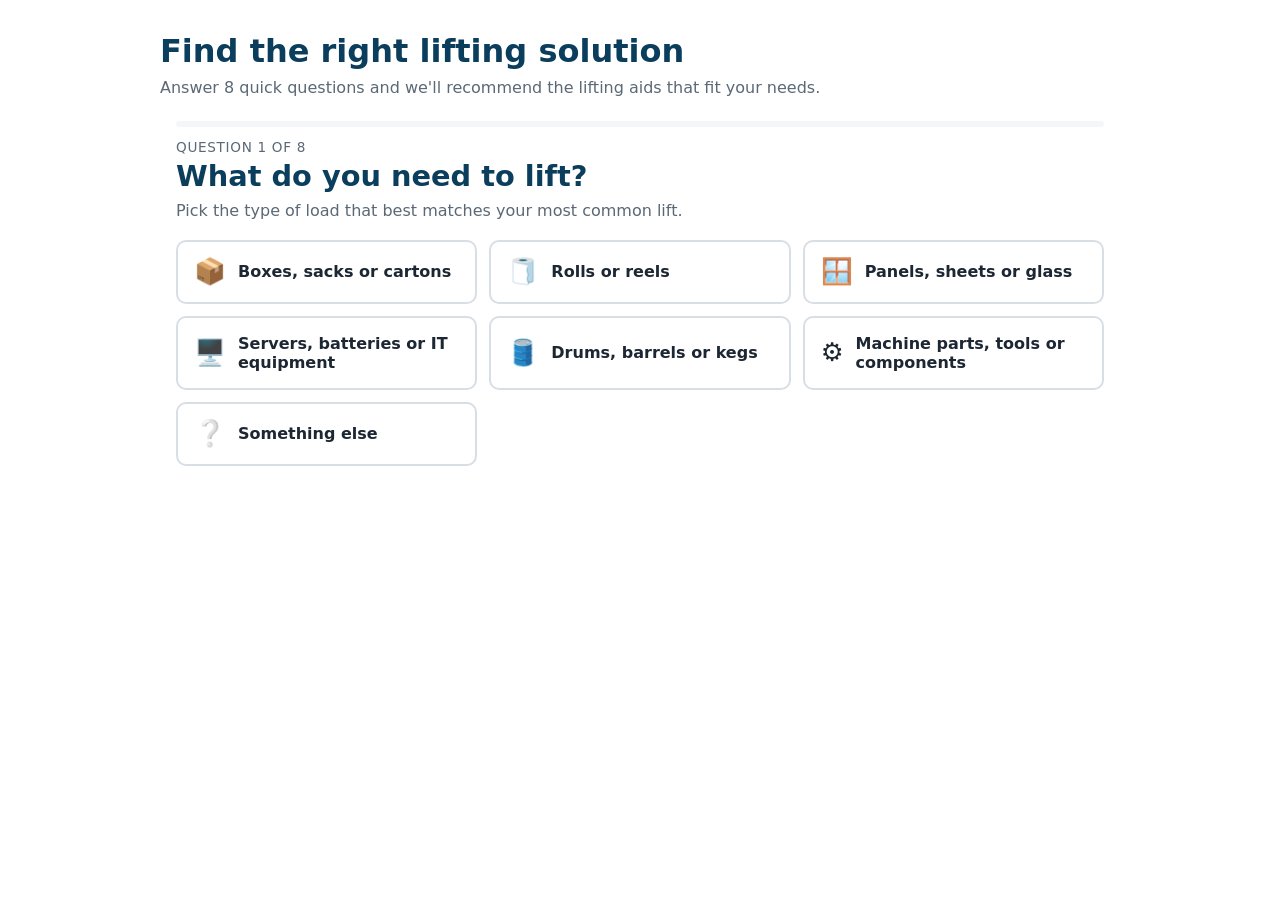
==== product-advisor/index.html @ eabc8564 "Add lifting solutions product advisor Interactive questionnaire that asks visitors about their lifti" ====
<!doctype html>
<html lang="en">
<head>
  <meta charset="utf-8">
  <meta name="viewport" content="width=device-width, initial-scale=1">
  <title>Lifting Advisor – Find the right lifting solution | Pronomic</title>
  <meta name="description" content="Answer a few questions about your lift and get a recommendation from Pronomic's range of lifting solutions.">
  <link rel="stylesheet" href="advisor.css">
  <style>
    body { margin: 0; font-family: system-ui, -apple-system, "Segoe UI", Roboto, sans-serif; background: #fff; }
    .intro { max-width: 960px; margin: 0 auto; padding: 32px 16px 0; }
    .intro h1 { margin: 0 0 8px; color: #0b3d5c; }
    .intro p { margin: 0; color: #5b6876; }
  </style>
</head>
<body>
  <header class="intro">
    <h1>Find the right lifting solution</h1>
    <p>Answer 8 quick questions and we'll recommend the lifting aids that fit your needs.</p>
  </header>

  <div id="pronomic-advisor"></div>

  <script src="advisor-config.js"></script>
  <script src="advisor.js"></script>
  <script>PronomicAdvisor.mount("#pronomic-advisor");</script>
</body>
</html>
---- product-advisor/advisor.css ----
/* Pronomic Lifting Advisor — styles. Change the variables to match the site's brand. */
.pronomic-advisor {
  --pa-brand: #0b3d5c;
  --pa-brand-contrast: #ffffff;
  --pa-accent: #f28c00;
  --pa-text: #1d2733;
  --pa-muted: #5b6876;
  --pa-border: #d8dee5;
  --pa-surface: #ffffff;
  --pa-surface-alt: #f4f6f8;
  --pa-radius: 10px;
  --pa-font: inherit;

  font-family: var(--pa-font);
  color: var(--pa-text);
  background: var(--pa-surface);
  max-width: 960px;
  margin: 0 auto;
  padding: 24px 16px 32px;
  box-sizing: border-box;
}
.pronomic-advisor *,
.pronomic-advisor *::before,
.pronomic-advisor *::after { box-sizing: inherit; }

.pa-progress { height: 6px; background: var(--pa-surface-alt); border-radius: 3px; overflow: hidden; }
.pa-progress-bar { height: 100%; background: var(--pa-accent); transition: width .3s ease; }
.pa-step { margin: 12px 0 4px; font-size: .85rem; color: var(--pa-muted); text-transform: uppercase; letter-spacing: .05em; }

.pa-title { margin: 0 0 6px; font-size: clamp(1.35rem, 3vw, 1.8rem); line-height: 1.25; color: var(--pa-brand); outline: none; }
.pa-help { margin: 0 0 20px; color: var(--pa-muted); }

.pa-options { display: grid; grid-template-columns: repeat(auto-fill, minmax(230px, 1fr)); gap: 12px; }
.pa-option {
  display: flex; align-items: center; gap: 12px;
  padding: 16px; min-height: 64px; text-align: left;
  font: inherit; color: inherit; cursor: pointer;
  background: var(--pa-surface); border: 2px solid var(--pa-border); border-radius: var(--pa-radius);
  transition: border-color .15s, box-shadow .15s, transform .05s;
}
.pa-option:hover { border-color: var(--pa-brand); }
.pa-option:active { transform: scale(.99); }
.pa-option:focus-visible { outline: 3px solid var(--pa-accent); outline-offset: 2px; }
.pa-option.is-selected { border-color: var(--pa-brand); background: var(--pa-surface-alt); box-shadow: inset 0 0 0 1px var(--pa-brand); }
.pa-option-icon { font-size: 1.6rem; line-height: 1; }
.pa-option-text { display: flex; flex-direction: column; gap: 2px; }
.pa-option-label { font-weight: 600; }
.pa-option-hint { font-size: .85rem; color: var(--pa-muted); }

.pa-nav { display: flex; justify-content: space-between; align-items: center; margin-top: 24px; }

.pa-btn {
  display: inline-block; padding: 12px 22px; border-radius: var(--pa-radius);
  font: inherit; font-weight: 600; text-decoration: none; text-align: center; cursor: pointer;
  border: 2px solid var(--pa-brand);
}
.pa-btn-primary { background: var(--pa-brand); color: var(--pa-brand-contrast); }
.pa-btn-primary:hover { filter: brightness(1.15); }
.pa-btn-secondary { background: transparent; color: var(--pa-brand); }
.pa-btn-secondary:hover { background: var(--pa-surface-alt); }
.pa-btn:disabled { opacity: .4; cursor: not-allowed; }
.pa-btn:focus-visible, .pa-link:focus-visible { outline: 3px solid var(--pa-accent); outline-offset: 2px; }

.pa-link { background: none; border: 0; padding: 8px 0; font: inherit; color: var(--pa-brand); cursor: pointer; text-decoration: underline; }

.pa-cards { display: grid; grid-template-columns: repeat(auto-fit, minmax(260px, 1fr)); gap: 16px; }
.pa-card {
  position: relative; display: flex; flex-direction: column;
  padding: 20px; border: 1px solid var(--pa-border); border-radius: var(--pa-radius); background: var(--pa-surface);
}
.pa-card.is-best { border: 2px solid var(--pa-accent); }
.pa-badge {
  position: absolute; top: -12px; left: 16px; padding: 3px 10px; border-radius: 999px;
  background: var(--pa-accent); color: #fff; font-size: .75rem; font-weight: 700; text-transform: uppercase; letter-spacing: .04em;
}
.pa-card-img { width: 100%; height: 160px; object-fit: contain; margin-bottom: 12px; }
.pa-card-family { margin: 4px 0 0; font-size: .8rem; color: var(--pa-muted); text-transform: uppercase; letter-spacing: .05em; }
.pa-card-name { margin: 2px 0 8px; font-size: 1.2rem; color: var(--pa-brand); }
.pa-card-summary { margin: 0 0 12px; }
.pa-reasons { margin: 0 0 12px; padding: 0; list-style: none; }
.pa-reasons li { position: relative; padding-left: 24px; margin-bottom: 6px; font-size: .92rem; }
.pa-reasons li::before { content: "✓"; position: absolute; left: 0; color: #1f8a4c; font-weight: 700; }
.pa-warning { margin: 0 0 12px; padding: 8px 10px; font-size: .85rem; background: #fff5e5; border-left: 3px solid var(--pa-accent); }
.pa-card .pa-btn { margin-top: auto; }

.pa-notes { margin-top: 20px; padding: 12px 16px; background: var(--pa-surface-alt); border-radius: var(--pa-radius); }
.pa-notes p { margin: 4px 0; }

.pa-empty { padding: 20px; border: 1px dashed var(--pa-border); border-radius: var(--pa-radius); }

.pa-cta {
  display: flex; flex-wrap: wrap; gap: 16px; align-items: center; justify-content: space-between;
  margin: 24px 0 8px; padding: 20px; border-radius: var(--pa-radius);
  background: var(--pa-brand); color: var(--pa-brand-contrast);
}
.pa-cta h3 { margin: 0 0 4px; }
.pa-cta p { margin: 0; opacity: .9; }
.pa-cta .pa-btn-primary { background: var(--pa-accent); border-color: var(--pa-accent); }

@media (max-width: 520px) {
  .pa-options { grid-template-columns: 1fr; }
  .pa-cta .pa-btn { width: 100%; }
}
@media (prefers-reduced-motion: reduce) {
  .pa-progress-bar, .pa-option { transition: none; }
}
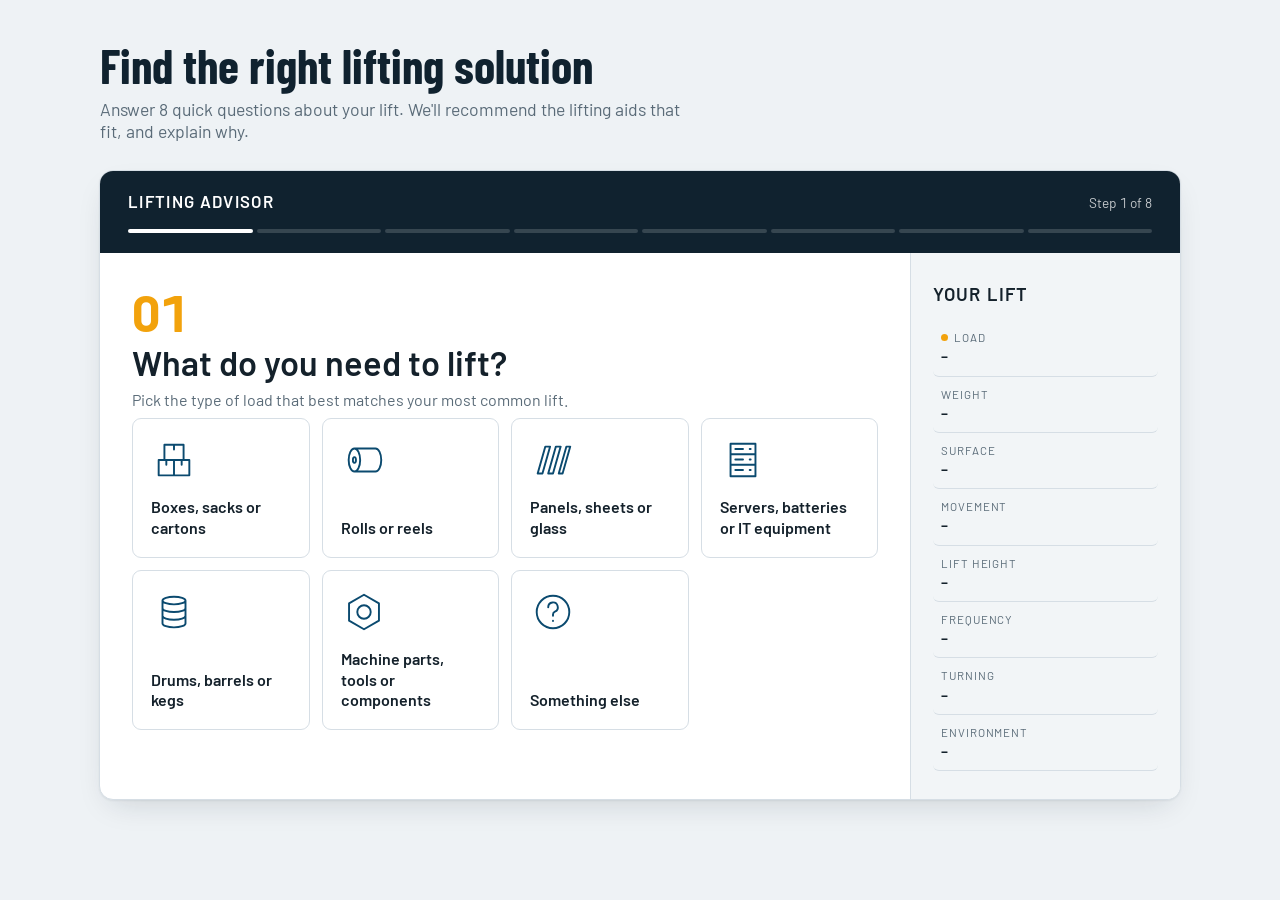
==== commit ca7fa6d3: "Redesign lifting advisor layout Framed panel with step segments, a running "Your lift" summary that " ====
--- a/product-advisor/index.html
+++ b/product-advisor/index.html
@@ -5,18 +5,19 @@
   <meta name="viewport" content="width=device-width, initial-scale=1">
   <title>Lifting Advisor – Find the right lifting solution | Pronomic</title>
   <meta name="description" content="Answer a few questions about your lift and get a recommendation from Pronomic's range of lifting solutions.">
+  <link rel="stylesheet" href="https://fonts.googleapis.com/css2?family=Barlow:wght@400;500;600&family=Barlow+Condensed:wght@600;700&display=swap">
   <link rel="stylesheet" href="advisor.css">
   <style>
-    body { margin: 0; font-family: system-ui, -apple-system, "Segoe UI", Roboto, sans-serif; background: #fff; }
-    .intro { max-width: 960px; margin: 0 auto; padding: 32px 16px 0; }
-    .intro h1 { margin: 0 0 8px; color: #0b3d5c; }
-    .intro p { margin: 0; color: #5b6876; }
+    body { margin: 0; padding: 40px 16px 64px; font-family: "Barlow", system-ui, sans-serif; font-size: 16px; color: #14212b; background: #eef2f5; }
+    .intro { max-width: 1080px; margin: 0 auto 28px; }
+    .intro h1 { margin: 0 0 8px; font-family: "Barlow Condensed", sans-serif; font-weight: 700; font-size: clamp(2rem, 5vw, 3rem); line-height: 1.05; color: #10222f; }
+    .intro p { margin: 0; max-width: 60ch; color: #5a6b78; font-size: 1.1rem; }
   </style>
 </head>
 <body>
   <header class="intro">
     <h1>Find the right lifting solution</h1>
-    <p>Answer 8 quick questions and we'll recommend the lifting aids that fit your needs.</p>
+    <p>Answer 8 quick questions about your lift. We'll recommend the lifting aids that fit, and explain why.</p>
   </header>
 
   <div id="pronomic-advisor"></div>
--- a/product-advisor/advisor.css
+++ b/product-advisor/advisor.css
@@ -1,106 +1,232 @@
-/* Pronomic Lifting Advisor — styles. Change the variables to match the site's brand. */
+/*
+ * Pronomic Lifting Advisor — styles.
+ * Layout: framed panel. Dark header with step segments; question on the left,
+ * a running "Your lift" summary on the right (moves below on phones).
+ * Change the variables below to match the site's brand.
+ */
 .pronomic-advisor {
-  --pa-brand: #0b3d5c;
-  --pa-brand-contrast: #ffffff;
-  --pa-accent: #f28c00;
-  --pa-text: #1d2733;
-  --pa-muted: #5b6876;
-  --pa-border: #d8dee5;
+  --pa-ink: #10222f;          /* header and CTA band */
+  --pa-ink-text: #ffffff;
+  --pa-brand: #0b4a6f;        /* buttons, selected state, headings */
+  --pa-brand-text: #ffffff;
+  --pa-accent: #f2a20c;       /* safety amber: progress, step numbers, highlights */
+  --pa-accent-text: #1a1204;
+  --pa-text: #14212b;
+  --pa-muted: #5a6b78;
+  --pa-border: #d6dee5;
   --pa-surface: #ffffff;
-  --pa-surface-alt: #f4f6f8;
-  --pa-radius: 10px;
+  --pa-surface-alt: #f2f5f7;
+  --pa-tint: #e7f0f6;         /* selected option background */
+  --pa-good: #1e7a4a;
+  --pa-warn-bg: #fdf3e1;
+  --pa-radius: 14px;
+  --pa-radius-sm: 9px;
   --pa-font: inherit;
+  --pa-font-display: "Barlow Condensed", "Arial Narrow", var(--pa-font), sans-serif;
 
   font-family: var(--pa-font);
   color: var(--pa-text);
   background: var(--pa-surface);
-  max-width: 960px;
+  max-width: 1080px;
   margin: 0 auto;
-  padding: 24px 16px 32px;
-  box-sizing: border-box;
+  border: 1px solid var(--pa-border);
+  border-radius: var(--pa-radius);
+  overflow: hidden;
+  box-shadow: 0 1px 2px rgba(16, 34, 47, .06), 0 12px 32px -12px rgba(16, 34, 47, .18);
+  line-height: 1.5;
 }
 .pronomic-advisor *,
 .pronomic-advisor *::before,
-.pronomic-advisor *::after { box-sizing: inherit; }
-
-.pa-progress { height: 6px; background: var(--pa-surface-alt); border-radius: 3px; overflow: hidden; }
-.pa-progress-bar { height: 100%; background: var(--pa-accent); transition: width .3s ease; }
-.pa-step { margin: 12px 0 4px; font-size: .85rem; color: var(--pa-muted); text-transform: uppercase; letter-spacing: .05em; }
-
-.pa-title { margin: 0 0 6px; font-size: clamp(1.35rem, 3vw, 1.8rem); line-height: 1.25; color: var(--pa-brand); outline: none; }
-.pa-help { margin: 0 0 20px; color: var(--pa-muted); }
-
-.pa-options { display: grid; grid-template-columns: repeat(auto-fill, minmax(230px, 1fr)); gap: 12px; }
+.pronomic-advisor *::after { box-sizing: border-box; }
+.pronomic-advisor h2,
+.pronomic-advisor h3,
+.pronomic-advisor h4,
+.pronomic-advisor p,
+.pronomic-advisor ul,
+.pronomic-advisor dl,
+.pronomic-advisor dd { margin: 0; }
+
+/* ---- Header ------------------------------------------------------------ */
+.pa-head { background: var(--pa-ink); color: var(--pa-ink-text); padding: 18px 28px 20px; }
+.pa-head-row { display: flex; justify-content: space-between; align-items: baseline; gap: 12px; flex-wrap: wrap; margin-bottom: 14px; }
+.pa-eyebrow { font-family: var(--pa-font-display); font-weight: 600; font-size: 1.05rem; letter-spacing: .08em; text-transform: uppercase; }
+.pa-step { font-size: .85rem; opacity: .75; font-variant-numeric: tabular-nums; }
+.pa-segments { display: flex; gap: 4px; padding: 0; list-style: none; margin: 0; }
+.pa-seg { flex: 1; height: 4px; border-radius: 2px; background: rgba(255, 255, 255, .16); transition: background .25s; }
+.pa-seg.is-done { background: var(--pa-accent); }
+.pa-seg.is-current { background: var(--pa-ink-text); }
+.is-done .pa-seg { background: var(--pa-accent); }
+
+/* ---- Body layout ------------------------------------------------------- */
+.pa-body { display: grid; grid-template-columns: minmax(0, 1fr) 270px; }
+.pa-main { min-width: 0; padding: 32px 32px 28px; display: flex; flex-direction: column; gap: 6px; }
+
+.pa-qnum { font-family: var(--pa-font-display); font-weight: 700; font-size: 3.25rem; line-height: 1; color: var(--pa-accent); font-variant-numeric: tabular-nums; }
+.pa-title {
+  font-family: var(--pa-font-display); font-weight: 600; font-size: clamp(1.6rem, 3.2vw, 2.15rem);
+  line-height: 1.15; color: var(--pa-text); text-wrap: balance; outline: none;
+}
+.pa-help { color: var(--pa-muted); max-width: 60ch; margin-bottom: 18px; }
+
+/* ---- Options ----------------------------------------------------------- */
+.pa-options { display: grid; grid-template-columns: repeat(auto-fill, minmax(240px, 1fr)); gap: 12px; }
+.pa-options--tiles { grid-template-columns: repeat(auto-fill, minmax(165px, 1fr)); }
+.pa-options--scale { grid-template-columns: repeat(auto-fit, minmax(100px, 1fr)); gap: 10px; }
+
 .pa-option {
-  display: flex; align-items: center; gap: 12px;
-  padding: 16px; min-height: 64px; text-align: left;
+  position: relative; display: flex; align-items: center; gap: 14px;
+  padding: 16px 18px; min-height: 64px; text-align: left;
   font: inherit; color: inherit; cursor: pointer;
-  background: var(--pa-surface); border: 2px solid var(--pa-border); border-radius: var(--pa-radius);
-  transition: border-color .15s, box-shadow .15s, transform .05s;
-}
-.pa-option:hover { border-color: var(--pa-brand); }
-.pa-option:active { transform: scale(.99); }
+  background: var(--pa-surface); border: 1.5px solid var(--pa-border); border-radius: var(--pa-radius-sm);
+  transition: border-color .15s, background-color .15s, transform .15s, box-shadow .15s;
+}
+.pa-option:hover { border-color: var(--pa-brand); transform: translateY(-1px); box-shadow: 0 6px 16px -10px rgba(11, 74, 111, .5); }
 .pa-option:focus-visible { outline: 3px solid var(--pa-accent); outline-offset: 2px; }
-.pa-option.is-selected { border-color: var(--pa-brand); background: var(--pa-surface-alt); box-shadow: inset 0 0 0 1px var(--pa-brand); }
-.pa-option-icon { font-size: 1.6rem; line-height: 1; }
-.pa-option-text { display: flex; flex-direction: column; gap: 2px; }
-.pa-option-label { font-weight: 600; }
-.pa-option-hint { font-size: .85rem; color: var(--pa-muted); }
-
-.pa-nav { display: flex; justify-content: space-between; align-items: center; margin-top: 24px; }
-
+.pa-option.is-selected { border-color: var(--pa-brand); background: var(--pa-tint); box-shadow: inset 0 0 0 1px var(--pa-brand); }
+
+.pa-option-text { display: flex; flex-direction: column; gap: 2px; min-width: 0; }
+.pa-option-label { font-weight: 600; line-height: 1.3; }
+.pa-option-hint { font-size: .86rem; color: var(--pa-muted); line-height: 1.35; }
+
+.pa-icon { fill: none; stroke: currentColor; stroke-width: 2; stroke-linecap: round; stroke-linejoin: round; flex: none; }
+.pa-option-icon { width: 40px; height: 40px; color: var(--pa-brand); }
+
+/* Icon tiles: icon above label */
+.pa-options--tiles .pa-option { flex-direction: column; align-items: flex-start; justify-content: space-between; min-height: 128px; padding: 18px; }
+.pa-options--tiles .pa-option-icon { width: 46px; height: 46px; }
+
+/* Weight scale: bars grow with the load */
+.pa-options--scale .pa-option { flex-direction: column; align-items: stretch; justify-content: flex-end; gap: 12px; min-height: 132px; padding: 14px; }
+.pa-scale-bar {
+  display: block; height: calc(8px + var(--h) * 56px); border-radius: 4px;
+  background: var(--pa-surface-alt); border: 1.5px solid var(--pa-border);
+  transition: background-color .15s, border-color .15s;
+}
+.pa-options--scale .pa-option:hover .pa-scale-bar { border-color: var(--pa-brand); }
+.pa-options--scale .pa-option.is-selected .pa-scale-bar { background: var(--pa-accent); border-color: var(--pa-accent); }
+.pa-options--scale .pa-option-label { font-variant-numeric: tabular-nums; }
+
+/* Multi-select checkbox */
+.pa-check { flex: none; width: 20px; height: 20px; border: 1.5px solid var(--pa-border); border-radius: 5px; position: relative; }
+.pa-option.is-selected .pa-check { background: var(--pa-brand); border-color: var(--pa-brand); }
+.pa-option.is-selected .pa-check::after {
+  content: ""; position: absolute; left: 6px; top: 2px; width: 5px; height: 10px;
+  border: solid var(--pa-brand-text); border-width: 0 2px 2px 0; transform: rotate(45deg);
+}
+
+.pa-nav { display: flex; justify-content: space-between; align-items: center; gap: 12px; margin-top: 22px; }
+
+/* ---- Buttons & links ---------------------------------------------------- */
 .pa-btn {
-  display: inline-block; padding: 12px 22px; border-radius: var(--pa-radius);
-  font: inherit; font-weight: 600; text-decoration: none; text-align: center; cursor: pointer;
-  border: 2px solid var(--pa-brand);
-}
-.pa-btn-primary { background: var(--pa-brand); color: var(--pa-brand-contrast); }
-.pa-btn-primary:hover { filter: brightness(1.15); }
-.pa-btn-secondary { background: transparent; color: var(--pa-brand); }
-.pa-btn-secondary:hover { background: var(--pa-surface-alt); }
-.pa-btn:disabled { opacity: .4; cursor: not-allowed; }
-.pa-btn:focus-visible, .pa-link:focus-visible { outline: 3px solid var(--pa-accent); outline-offset: 2px; }
-
-.pa-link { background: none; border: 0; padding: 8px 0; font: inherit; color: var(--pa-brand); cursor: pointer; text-decoration: underline; }
-
-.pa-cards { display: grid; grid-template-columns: repeat(auto-fit, minmax(260px, 1fr)); gap: 16px; }
-.pa-card {
-  position: relative; display: flex; flex-direction: column;
-  padding: 20px; border: 1px solid var(--pa-border); border-radius: var(--pa-radius); background: var(--pa-surface);
-}
-.pa-card.is-best { border: 2px solid var(--pa-accent); }
-.pa-badge {
-  position: absolute; top: -12px; left: 16px; padding: 3px 10px; border-radius: 999px;
-  background: var(--pa-accent); color: #fff; font-size: .75rem; font-weight: 700; text-transform: uppercase; letter-spacing: .04em;
-}
-.pa-card-img { width: 100%; height: 160px; object-fit: contain; margin-bottom: 12px; }
-.pa-card-family { margin: 4px 0 0; font-size: .8rem; color: var(--pa-muted); text-transform: uppercase; letter-spacing: .05em; }
-.pa-card-name { margin: 2px 0 8px; font-size: 1.2rem; color: var(--pa-brand); }
-.pa-card-summary { margin: 0 0 12px; }
-.pa-reasons { margin: 0 0 12px; padding: 0; list-style: none; }
-.pa-reasons li { position: relative; padding-left: 24px; margin-bottom: 6px; font-size: .92rem; }
-.pa-reasons li::before { content: "✓"; position: absolute; left: 0; color: #1f8a4c; font-weight: 700; }
-.pa-warning { margin: 0 0 12px; padding: 8px 10px; font-size: .85rem; background: #fff5e5; border-left: 3px solid var(--pa-accent); }
-.pa-card .pa-btn { margin-top: auto; }
-
-.pa-notes { margin-top: 20px; padding: 12px 16px; background: var(--pa-surface-alt); border-radius: var(--pa-radius); }
-.pa-notes p { margin: 4px 0; }
-
-.pa-empty { padding: 20px; border: 1px dashed var(--pa-border); border-radius: var(--pa-radius); }
+  display: inline-flex; align-items: center; justify-content: center; gap: 8px;
+  padding: 12px 22px; border-radius: var(--pa-radius-sm);
+  font: inherit; font-weight: 600; text-decoration: none; cursor: pointer;
+  border: 1.5px solid transparent; transition: filter .15s, background-color .15s;
+}
+.pa-btn-primary { background: var(--pa-brand); border-color: var(--pa-brand); color: var(--pa-brand-text); }
+.pa-btn-primary:hover { filter: brightness(1.12); }
+.pa-btn-secondary { background: transparent; border-color: var(--pa-border); color: var(--pa-text); }
+.pa-btn-secondary:hover { border-color: var(--pa-brand); }
+.pa-btn-accent { background: var(--pa-accent); border-color: var(--pa-accent); color: var(--pa-accent-text); }
+.pa-btn-accent:hover { filter: brightness(1.06); }
+.pa-btn:disabled { opacity: .4; cursor: not-allowed; filter: none; }
+.pa-btn:focus-visible, .pa-link:focus-visible, .pa-arrow-link:focus-visible, .pa-summary-btn:focus-visible { outline: 3px solid var(--pa-accent); outline-offset: 2px; }
+
+.pa-link { background: none; border: 0; padding: 8px 0; font: inherit; font-weight: 600; color: var(--pa-brand); cursor: pointer; }
+.pa-link:hover { text-decoration: underline; }
+.pa-arrow-link { margin-top: auto; padding-top: 4px; font-weight: 600; color: var(--pa-brand); text-decoration: none; }
+.pa-arrow-link:hover { text-decoration: underline; }
+
+/* ---- "Your lift" summary ----------------------------------------------- */
+.pa-summary { background: var(--pa-surface-alt); border-left: 1px solid var(--pa-border); padding: 28px 22px; display: flex; flex-direction: column; gap: 12px; }
+.pa-summary-title { font-family: var(--pa-font-display); font-weight: 600; font-size: 1.15rem; letter-spacing: .06em; text-transform: uppercase; }
+.pa-summary-list { display: flex; flex-direction: column; }
+.pa-summary-btn { display: block; width: 100%; padding: 0; border: 0; background: none; font: inherit; color: inherit; text-align: left; cursor: pointer; border-radius: 6px; }
+.pa-summary-row { padding: 9px 8px; border-bottom: 1px solid var(--pa-border); border-radius: 6px; }
+.pa-summary-btn:hover .pa-summary-row { background: var(--pa-surface); }
+.pa-summary-row dt { font-size: .72rem; letter-spacing: .08em; text-transform: uppercase; color: var(--pa-muted); display: flex; align-items: center; gap: 6px; }
+.pa-summary-row dd { font-weight: 600; font-size: .93rem; line-height: 1.35; }
+.pa-summary-row.is-current dt::before { content: ""; width: 7px; height: 7px; border-radius: 50%; background: var(--pa-accent); }
+.pa-summary-btn:hover dd { color: var(--pa-brand); }
+
+/* ---- Results ------------------------------------------------------------ */
+.pa-fit {
+  display: inline-block; align-self: flex-start; font-size: .72rem; font-weight: 700;
+  letter-spacing: .08em; text-transform: uppercase; color: var(--pa-muted);
+}
+.pa-fit--best { padding: 3px 10px; border-radius: 999px; background: var(--pa-accent); color: var(--pa-accent-text); }
+.pa-family { font-size: .85rem; color: var(--pa-muted); }
+.pa-summary-text { max-width: 60ch; }
+
+.pa-best {
+  display: grid; grid-template-columns: 210px minmax(0, 1fr);
+  border: 1.5px solid var(--pa-brand); border-radius: var(--pa-radius); overflow: hidden; margin-top: 6px;
+}
+.pa-best-visual { background: var(--pa-ink); color: var(--pa-accent); display: grid; place-items: center; padding: 24px; }
+.pa-best-visual img { width: 100%; height: 100%; object-fit: contain; }
+.pa-best-icon { width: 120px; height: 120px; stroke-width: 1.6; }
+.pa-best-body { padding: 24px 26px; display: flex; flex-direction: column; gap: 10px; min-width: 0; }
+.pa-best-name { font-family: var(--pa-font-display); font-weight: 600; font-size: 1.85rem; line-height: 1.1; color: var(--pa-brand); text-wrap: balance; }
+
+.pa-specs { display: flex; flex-wrap: wrap; gap: 6px; padding: 0; list-style: none; }
+.pa-specs li {
+  font-size: .8rem; font-weight: 600; padding: 3px 10px; border-radius: 6px;
+  background: var(--pa-surface-alt); border: 1px solid var(--pa-border); font-variant-numeric: tabular-nums;
+}
+
+.pa-reasons { display: flex; flex-direction: column; gap: 6px; padding: 0; list-style: none; }
+.pa-reasons li { position: relative; padding-left: 26px; font-size: .94rem; }
+.pa-reasons li::before {
+  content: ""; position: absolute; left: 3px; top: 4px; width: 6px; height: 11px;
+  border: solid var(--pa-good); border-width: 0 2.5px 2.5px 0; transform: rotate(45deg);
+}
+.pa-warning { padding: 8px 12px; font-size: .86rem; background: var(--pa-warn-bg); border-radius: 6px; }
+.pa-actions { display: flex; flex-wrap: wrap; gap: 10px; margin-top: 6px; }
+
+.pa-alts { margin-top: 26px; display: flex; flex-direction: column; gap: 12px; }
+.pa-alts-title { font-family: var(--pa-font-display); font-weight: 600; font-size: 1.3rem; }
+.pa-alts-grid { display: grid; grid-template-columns: repeat(auto-fit, minmax(250px, 1fr)); gap: 14px; }
+.pa-alt { display: flex; flex-direction: column; gap: 10px; padding: 18px 20px; border: 1px solid var(--pa-border); border-radius: var(--pa-radius); min-width: 0; }
+.pa-alt-head { display: flex; align-items: center; gap: 14px; }
+.pa-alt-visual { flex: none; display: grid; place-items: center; width: 56px; height: 56px; border-radius: 10px; background: var(--pa-surface-alt); color: var(--pa-brand); }
+.pa-alt-icon { width: 38px; height: 38px; }
+.pa-alt-name { font-family: var(--pa-font-display); font-weight: 600; font-size: 1.3rem; line-height: 1.15; color: var(--pa-text); }
+.pa-alt .pa-summary-text { font-size: .93rem; color: var(--pa-muted); }
+
+.pa-notes { margin-top: 20px; padding: 14px 18px; background: var(--pa-surface-alt); border-radius: var(--pa-radius-sm); display: flex; flex-direction: column; gap: 4px; font-size: .94rem; }
 
 .pa-cta {
-  display: flex; flex-wrap: wrap; gap: 16px; align-items: center; justify-content: space-between;
-  margin: 24px 0 8px; padding: 20px; border-radius: var(--pa-radius);
-  background: var(--pa-brand); color: var(--pa-brand-contrast);
-}
-.pa-cta h3 { margin: 0 0 4px; }
-.pa-cta p { margin: 0; opacity: .9; }
-.pa-cta .pa-btn-primary { background: var(--pa-accent); border-color: var(--pa-accent); }
-
-@media (max-width: 520px) {
-  .pa-options { grid-template-columns: 1fr; }
-  .pa-cta .pa-btn { width: 100%; }
+  display: flex; flex-wrap: wrap; gap: 18px; align-items: center; justify-content: space-between;
+  margin-top: 26px; padding: 22px 24px; border-radius: var(--pa-radius);
+  background: var(--pa-ink); color: var(--pa-ink-text);
+}
+.pa-cta-text { display: flex; flex-direction: column; gap: 4px; min-width: 0; flex: 1 1 280px; }
+.pa-cta h3 { font-family: var(--pa-font-display); font-weight: 600; font-size: 1.45rem; }
+.pa-cta p { opacity: .85; }
+
+/* ---- Motion ------------------------------------------------------------- */
+.pa-enter { animation: pa-enter .32s cubic-bezier(.2, .7, .3, 1); }
+@keyframes pa-enter { from { opacity: .3; transform: translateX(14px); } to { opacity: 1; transform: none; } }
+
+/* ---- Small screens ------------------------------------------------------ */
+@media (max-width: 760px) {
+  .pa-head { padding: 16px 18px 18px; }
+  .pa-body { grid-template-columns: minmax(0, 1fr); }
+  .pa-main { padding: 22px 18px 24px; }
+  .pa-summary { border-left: 0; border-top: 1px solid var(--pa-border); padding: 22px 18px; }
+  .pronomic-advisor:not(.is-done) .pa-summary { display: none; }
+  .pa-qnum { font-size: 2.6rem; }
+  .pa-options--tiles { grid-template-columns: repeat(2, minmax(0, 1fr)); }
+  .pa-options--tiles .pa-option { min-height: 112px; padding: 14px; }
+  .pa-options--scale { grid-template-columns: repeat(3, minmax(0, 1fr)); }
+  .pa-best { grid-template-columns: minmax(0, 1fr); }
+  .pa-best-visual { padding: 20px; }
+  .pa-best-icon { width: 88px; height: 88px; }
+  .pa-best-body { padding: 20px; }
+  .pa-actions .pa-btn, .pa-cta .pa-btn { flex: 1 1 100%; }
 }
 @media (prefers-reduced-motion: reduce) {
-  .pa-progress-bar, .pa-option { transition: none; }
-}
+  .pa-enter { animation: none; }
+  .pa-option, .pa-seg, .pa-scale-bar { transition: none; }
+  .pa-option:hover { transform: none; }
+}
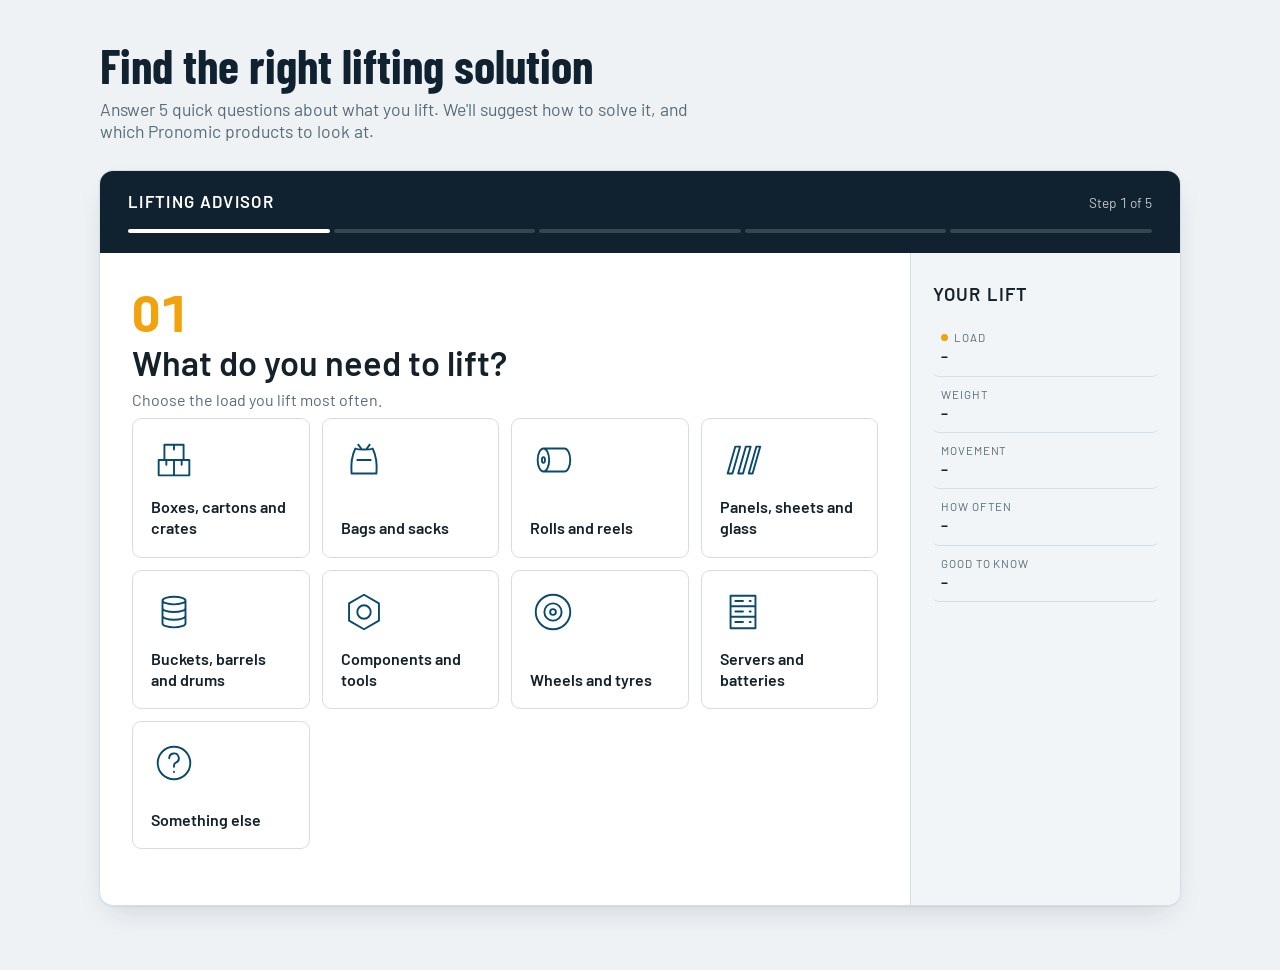
==== commit 09fe65aa: "Make lifting advisor guide to solutions instead of configuring products Five plain questions instead" ====
--- a/product-advisor/index.html
+++ b/product-advisor/index.html
@@ -17,7 +17,7 @@
 <body>
   <header class="intro">
     <h1>Find the right lifting solution</h1>
-    <p>Answer 8 quick questions about your lift. We'll recommend the lifting aids that fit, and explain why.</p>
+    <p>Answer 5 quick questions about what you lift. We'll suggest how to solve it, and which Pronomic products to look at.</p>
   </header>
 
   <div id="pronomic-advisor"></div>
--- a/product-advisor/advisor.css
+++ b/product-advisor/advisor.css
@@ -168,6 +168,24 @@
 .pa-best-body { padding: 24px 26px; display: flex; flex-direction: column; gap: 10px; min-width: 0; }
 .pa-best-name { font-family: var(--pa-font-display); font-weight: 600; font-size: 1.85rem; line-height: 1.1; color: var(--pa-brand); text-wrap: balance; }
 
+.pa-advice { font-size: 1.05rem; max-width: 62ch; }
+.pa-tip { padding: 10px 14px; font-size: .93rem; background: var(--pa-surface-alt); border-radius: var(--pa-radius-sm); }
+.pa-tip a, .pa-notes a { color: var(--pa-brand); font-weight: 600; }
+
+.pa-products { display: flex; flex-direction: column; gap: 8px; }
+.pa-products-title { font-size: .72rem; font-weight: 700; letter-spacing: .08em; text-transform: uppercase; color: var(--pa-muted); }
+.pa-products ul { display: grid; grid-template-columns: repeat(auto-fill, minmax(210px, 1fr)); gap: 8px; padding: 0; list-style: none; }
+.pa-products a {
+  display: flex; flex-direction: column; gap: 2px; height: 100%; padding: 10px 12px;
+  border: 1px solid var(--pa-border); border-radius: var(--pa-radius-sm);
+  color: inherit; text-decoration: none; transition: border-color .15s;
+}
+.pa-products a:hover { border-color: var(--pa-brand); }
+.pa-products a:focus-visible { outline: 3px solid var(--pa-accent); outline-offset: 2px; }
+.pa-product-name { font-weight: 600; color: var(--pa-brand); }
+.pa-product-detail { font-size: .85rem; color: var(--pa-muted); line-height: 1.35; }
+.pa-app-link { margin-top: 18px; align-self: flex-start; }
+
 .pa-specs { display: flex; flex-wrap: wrap; gap: 6px; padding: 0; list-style: none; }
 .pa-specs li {
   font-size: .8rem; font-weight: 600; padding: 3px 10px; border-radius: 6px;
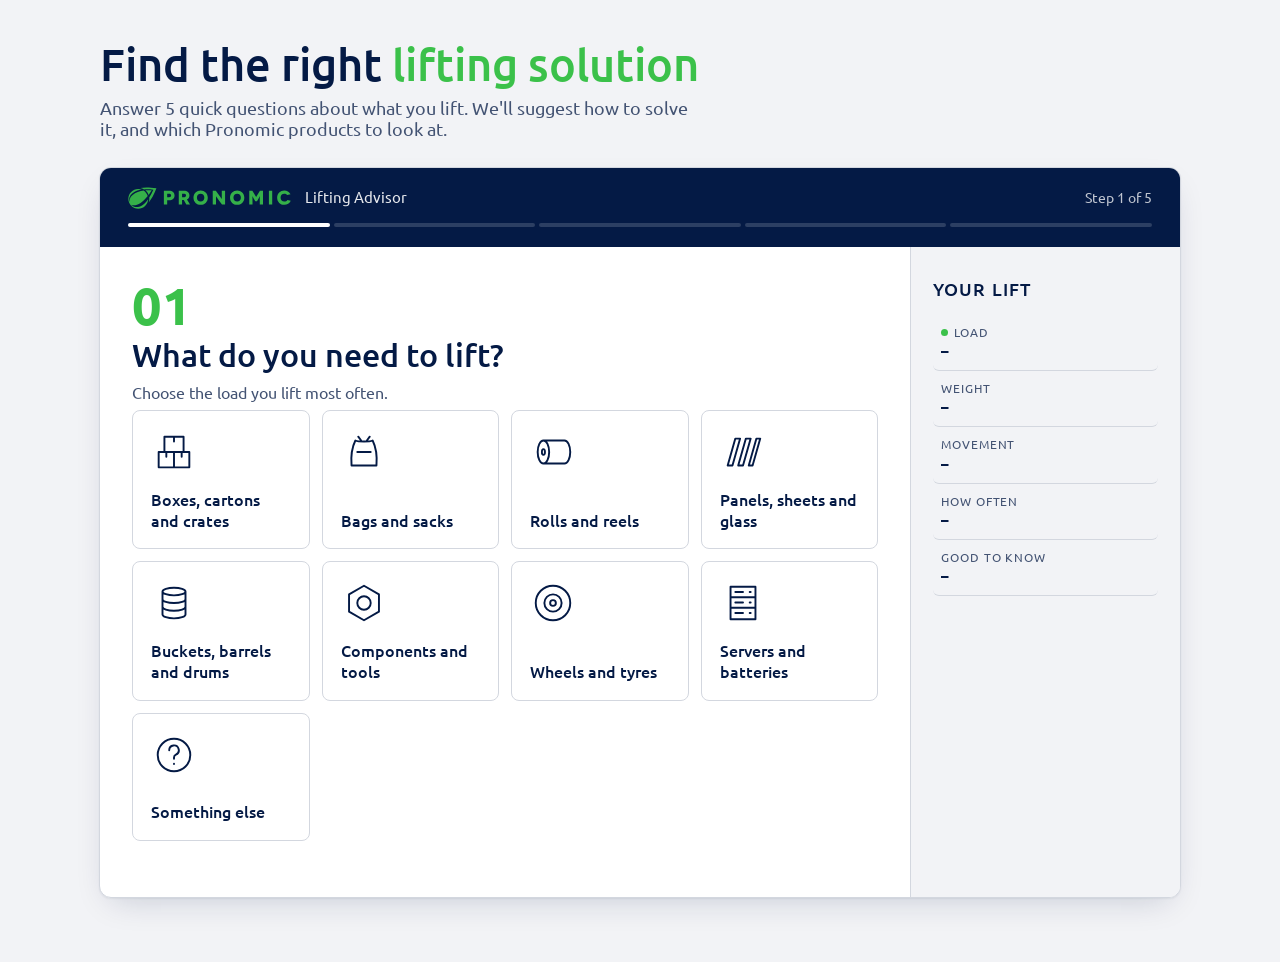
==== commit 51c8136c: "Apply Pronomic Visual Guide colours, Ubuntu font and logo to the advisor Dark Blue, corporate green " ====
--- a/product-advisor/index.html
+++ b/product-advisor/index.html
@@ -5,18 +5,19 @@
   <meta name="viewport" content="width=device-width, initial-scale=1">
   <title>Lifting Advisor – Find the right lifting solution | Pronomic</title>
   <meta name="description" content="Answer a few questions about your lift and get a recommendation from Pronomic's range of lifting solutions.">
-  <link rel="stylesheet" href="https://fonts.googleapis.com/css2?family=Barlow:wght@400;500;600&family=Barlow+Condensed:wght@600;700&display=swap">
+  <link rel="stylesheet" href="https://fonts.googleapis.com/css2?family=Ubuntu:wght@300;400;500;700&display=swap">
   <link rel="stylesheet" href="advisor.css">
   <style>
-    body { margin: 0; padding: 40px 16px 64px; font-family: "Barlow", system-ui, sans-serif; font-size: 16px; color: #14212b; background: #eef2f5; }
+    body { margin: 0; padding: 40px 16px 64px; font-family: "Ubuntu", Arial, sans-serif; font-size: 16px; color: #041a45; background: #f2f3f6; }
     .intro { max-width: 1080px; margin: 0 auto 28px; }
-    .intro h1 { margin: 0 0 8px; font-family: "Barlow Condensed", sans-serif; font-weight: 700; font-size: clamp(2rem, 5vw, 3rem); line-height: 1.05; color: #10222f; }
-    .intro p { margin: 0; max-width: 60ch; color: #5a6b78; font-size: 1.1rem; }
+    .intro h1 { margin: 0 0 8px; font-weight: 500; font-size: clamp(2rem, 5vw, 2.8rem); line-height: 1.1; color: #041a45; }
+    .intro h1 span { color: #3bc14a; }
+    .intro p { margin: 0; max-width: 60ch; color: #435373; font-size: 1.1rem; }
   </style>
 </head>
 <body>
   <header class="intro">
-    <h1>Find the right lifting solution</h1>
+    <h1>Find the right <span>lifting solution</span></h1>
     <p>Answer 5 quick questions about what you lift. We'll suggest how to solve it, and which Pronomic products to look at.</p>
   </header>
 
--- a/product-advisor/advisor.css
+++ b/product-advisor/advisor.css
@@ -2,27 +2,30 @@
  * Pronomic Lifting Advisor — styles.
  * Layout: framed panel. Dark header with step segments; question on the left,
  * a running "Your lift" summary on the right (moves below on phones).
- * Change the variables below to match the site's brand.
+ * Colours and font follow the Pronomic Visual Guide; change the variables below if needed.
  */
 .pronomic-advisor {
-  --pa-ink: #10222f;          /* header and CTA band */
+  /* Pronomic Visual Guide (2024-03-25) */
+  --pa-ink: #041a45;          /* Dark Blue: header and CTA band */
   --pa-ink-text: #ffffff;
-  --pa-brand: #0b4a6f;        /* buttons, selected state, headings */
+  --pa-brand: #041a45;        /* Dark Blue: headings, selected state */
   --pa-brand-text: #ffffff;
-  --pa-accent: #f2a20c;       /* safety amber: progress, step numbers, highlights */
-  --pa-accent-text: #1a1204;
-  --pa-text: #14212b;
-  --pa-muted: #5a6b78;
-  --pa-border: #d6dee5;
+  --pa-accent: #3bc14a;       /* Corporate colour (green): buttons, progress, highlights */
+  --pa-accent-text: #041a45;
+  --pa-link: #1244a7;         /* Mid Blue: text links */
+  --pa-focus: #2c95ff;        /* Light Blue: keyboard focus */
+  --pa-text: #041a45;
+  --pa-muted: #435373;        /* Dark Blue 75% */
+  --pa-border: #d3d7df;
   --pa-surface: #ffffff;
-  --pa-surface-alt: #f2f5f7;
-  --pa-tint: #e7f0f6;         /* selected option background */
-  --pa-good: #1e7a4a;
-  --pa-warn-bg: #fdf3e1;
-  --pa-radius: 14px;
-  --pa-radius-sm: 9px;
-  --pa-font: inherit;
-  --pa-font-display: "Barlow Condensed", "Arial Narrow", var(--pa-font), sans-serif;
+  --pa-surface-alt: #f2f3f6;  /* Dark Blue 5% */
+  --pa-tint: #ebf9ed;         /* Corporate green 10%: selected option */
+  --pa-good: #3bc14a;
+  --pa-warn-bg: #eaf4ff;      /* Light Blue 10% */
+  --pa-radius: 12px;
+  --pa-radius-sm: 8px;
+  --pa-font: "Ubuntu", Arial, sans-serif;
+  --pa-font-display: var(--pa-font);
 
   font-family: var(--pa-font);
   color: var(--pa-text);
@@ -32,7 +35,7 @@
   border: 1px solid var(--pa-border);
   border-radius: var(--pa-radius);
   overflow: hidden;
-  box-shadow: 0 1px 2px rgba(16, 34, 47, .06), 0 12px 32px -12px rgba(16, 34, 47, .18);
+  box-shadow: 0 1px 2px rgba(4, 26, 69, .06), 0 12px 32px -12px rgba(4, 26, 69, .2);
   line-height: 1.5;
 }
 .pronomic-advisor *,
@@ -48,8 +51,9 @@
 
 /* ---- Header ------------------------------------------------------------ */
 .pa-head { background: var(--pa-ink); color: var(--pa-ink-text); padding: 18px 28px 20px; }
-.pa-head-row { display: flex; justify-content: space-between; align-items: baseline; gap: 12px; flex-wrap: wrap; margin-bottom: 14px; }
-.pa-eyebrow { font-family: var(--pa-font-display); font-weight: 600; font-size: 1.05rem; letter-spacing: .08em; text-transform: uppercase; }
+.pa-head-row { display: flex; justify-content: space-between; align-items: center; gap: 12px; flex-wrap: wrap; margin-bottom: 14px; }
+.pa-eyebrow { display: flex; align-items: center; gap: 14px; font-weight: 400; font-size: .95rem; opacity: .9; }
+.pa-logo { height: 22px; width: auto; display: block; }
 .pa-step { font-size: .85rem; opacity: .75; font-variant-numeric: tabular-nums; }
 .pa-segments { display: flex; gap: 4px; padding: 0; list-style: none; margin: 0; }
 .pa-seg { flex: 1; height: 4px; border-radius: 2px; background: rgba(255, 255, 255, .16); transition: background .25s; }
@@ -63,7 +67,7 @@
 
 .pa-qnum { font-family: var(--pa-font-display); font-weight: 700; font-size: 3.25rem; line-height: 1; color: var(--pa-accent); font-variant-numeric: tabular-nums; }
 .pa-title {
-  font-family: var(--pa-font-display); font-weight: 600; font-size: clamp(1.6rem, 3.2vw, 2.15rem);
+  font-family: var(--pa-font-display); font-weight: 500; font-size: clamp(1.5rem, 3vw, 2rem);
   line-height: 1.15; color: var(--pa-text); text-wrap: balance; outline: none;
 }
 .pa-help { color: var(--pa-muted); max-width: 60ch; margin-bottom: 18px; }
@@ -80,12 +84,12 @@
   background: var(--pa-surface); border: 1.5px solid var(--pa-border); border-radius: var(--pa-radius-sm);
   transition: border-color .15s, background-color .15s, transform .15s, box-shadow .15s;
 }
-.pa-option:hover { border-color: var(--pa-brand); transform: translateY(-1px); box-shadow: 0 6px 16px -10px rgba(11, 74, 111, .5); }
-.pa-option:focus-visible { outline: 3px solid var(--pa-accent); outline-offset: 2px; }
-.pa-option.is-selected { border-color: var(--pa-brand); background: var(--pa-tint); box-shadow: inset 0 0 0 1px var(--pa-brand); }
+.pa-option:hover { border-color: var(--pa-brand); transform: translateY(-1px); box-shadow: 0 6px 16px -10px rgba(4, 26, 69, .45); }
+.pa-option:focus-visible { outline: 3px solid var(--pa-focus); outline-offset: 2px; }
+.pa-option.is-selected { border-color: var(--pa-accent); background: var(--pa-tint); box-shadow: inset 0 0 0 1px var(--pa-accent); }
 
 .pa-option-text { display: flex; flex-direction: column; gap: 2px; min-width: 0; }
-.pa-option-label { font-weight: 600; line-height: 1.3; }
+.pa-option-label { font-weight: 500; line-height: 1.3; }
 .pa-option-hint { font-size: .86rem; color: var(--pa-muted); line-height: 1.35; }
 
 .pa-icon { fill: none; stroke: currentColor; stroke-width: 2; stroke-linecap: round; stroke-linejoin: round; flex: none; }
@@ -108,44 +112,44 @@
 
 /* Multi-select checkbox */
 .pa-check { flex: none; width: 20px; height: 20px; border: 1.5px solid var(--pa-border); border-radius: 5px; position: relative; }
-.pa-option.is-selected .pa-check { background: var(--pa-brand); border-color: var(--pa-brand); }
+.pa-option.is-selected .pa-check { background: var(--pa-accent); border-color: var(--pa-accent); }
 .pa-option.is-selected .pa-check::after {
   content: ""; position: absolute; left: 6px; top: 2px; width: 5px; height: 10px;
-  border: solid var(--pa-brand-text); border-width: 0 2px 2px 0; transform: rotate(45deg);
+  border: solid var(--pa-accent-text); border-width: 0 2px 2px 0; transform: rotate(45deg);
 }
 
 .pa-nav { display: flex; justify-content: space-between; align-items: center; gap: 12px; margin-top: 22px; }
 
 /* ---- Buttons & links ---------------------------------------------------- */
 .pa-btn {
-  display: inline-flex; align-items: center; justify-content: center; gap: 8px;
-  padding: 12px 22px; border-radius: var(--pa-radius-sm);
-  font: inherit; font-weight: 600; text-decoration: none; cursor: pointer;
+  display: inline-flex; align-items: center; justify-content: center; gap: 8px; text-align: center;
+  padding: 12px 26px; border-radius: 999px;
+  font: inherit; font-weight: 500; text-decoration: none; cursor: pointer;
   border: 1.5px solid transparent; transition: filter .15s, background-color .15s;
 }
-.pa-btn-primary { background: var(--pa-brand); border-color: var(--pa-brand); color: var(--pa-brand-text); }
-.pa-btn-primary:hover { filter: brightness(1.12); }
+.pa-btn-primary { background: var(--pa-accent); border-color: var(--pa-accent); color: var(--pa-accent-text); }
+.pa-btn-primary:hover { filter: brightness(1.06); }
 .pa-btn-secondary { background: transparent; border-color: var(--pa-border); color: var(--pa-text); }
 .pa-btn-secondary:hover { border-color: var(--pa-brand); }
 .pa-btn-accent { background: var(--pa-accent); border-color: var(--pa-accent); color: var(--pa-accent-text); }
 .pa-btn-accent:hover { filter: brightness(1.06); }
 .pa-btn:disabled { opacity: .4; cursor: not-allowed; filter: none; }
-.pa-btn:focus-visible, .pa-link:focus-visible, .pa-arrow-link:focus-visible, .pa-summary-btn:focus-visible { outline: 3px solid var(--pa-accent); outline-offset: 2px; }
-
-.pa-link { background: none; border: 0; padding: 8px 0; font: inherit; font-weight: 600; color: var(--pa-brand); cursor: pointer; }
+.pa-btn:focus-visible, .pa-link:focus-visible, .pa-arrow-link:focus-visible, .pa-summary-btn:focus-visible { outline: 3px solid var(--pa-focus); outline-offset: 2px; }
+
+.pa-link { background: none; border: 0; padding: 8px 0; font: inherit; font-weight: 500; color: var(--pa-link); cursor: pointer; }
 .pa-link:hover { text-decoration: underline; }
-.pa-arrow-link { margin-top: auto; padding-top: 4px; font-weight: 600; color: var(--pa-brand); text-decoration: none; }
+.pa-arrow-link { margin-top: auto; padding-top: 4px; font-weight: 500; color: var(--pa-link); text-decoration: none; }
 .pa-arrow-link:hover { text-decoration: underline; }
 
 /* ---- "Your lift" summary ----------------------------------------------- */
 .pa-summary { background: var(--pa-surface-alt); border-left: 1px solid var(--pa-border); padding: 28px 22px; display: flex; flex-direction: column; gap: 12px; }
-.pa-summary-title { font-family: var(--pa-font-display); font-weight: 600; font-size: 1.15rem; letter-spacing: .06em; text-transform: uppercase; }
+.pa-summary-title { font-family: var(--pa-font-display); font-weight: 500; font-size: 1.15rem; letter-spacing: .06em; text-transform: uppercase; }
 .pa-summary-list { display: flex; flex-direction: column; }
 .pa-summary-btn { display: block; width: 100%; padding: 0; border: 0; background: none; font: inherit; color: inherit; text-align: left; cursor: pointer; border-radius: 6px; }
 .pa-summary-row { padding: 9px 8px; border-bottom: 1px solid var(--pa-border); border-radius: 6px; }
 .pa-summary-btn:hover .pa-summary-row { background: var(--pa-surface); }
 .pa-summary-row dt { font-size: .72rem; letter-spacing: .08em; text-transform: uppercase; color: var(--pa-muted); display: flex; align-items: center; gap: 6px; }
-.pa-summary-row dd { font-weight: 600; font-size: .93rem; line-height: 1.35; }
+.pa-summary-row dd { font-weight: 500; font-size: .93rem; line-height: 1.35; }
 .pa-summary-row.is-current dt::before { content: ""; width: 7px; height: 7px; border-radius: 50%; background: var(--pa-accent); }
 .pa-summary-btn:hover dd { color: var(--pa-brand); }
 
@@ -166,11 +170,11 @@
 .pa-best-visual img { width: 100%; height: 100%; object-fit: contain; }
 .pa-best-icon { width: 120px; height: 120px; stroke-width: 1.6; }
 .pa-best-body { padding: 24px 26px; display: flex; flex-direction: column; gap: 10px; min-width: 0; }
-.pa-best-name { font-family: var(--pa-font-display); font-weight: 600; font-size: 1.85rem; line-height: 1.1; color: var(--pa-brand); text-wrap: balance; }
+.pa-best-name { font-family: var(--pa-font-display); font-weight: 500; font-size: 1.85rem; line-height: 1.1; color: var(--pa-brand); text-wrap: balance; }
 
 .pa-advice { font-size: 1.05rem; max-width: 62ch; }
 .pa-tip { padding: 10px 14px; font-size: .93rem; background: var(--pa-surface-alt); border-radius: var(--pa-radius-sm); }
-.pa-tip a, .pa-notes a { color: var(--pa-brand); font-weight: 600; }
+.pa-tip a, .pa-notes a { color: var(--pa-link); font-weight: 500; }
 
 .pa-products { display: flex; flex-direction: column; gap: 8px; }
 .pa-products-title { font-size: .72rem; font-weight: 700; letter-spacing: .08em; text-transform: uppercase; color: var(--pa-muted); }
@@ -181,14 +185,14 @@
   color: inherit; text-decoration: none; transition: border-color .15s;
 }
 .pa-products a:hover { border-color: var(--pa-brand); }
-.pa-products a:focus-visible { outline: 3px solid var(--pa-accent); outline-offset: 2px; }
-.pa-product-name { font-weight: 600; color: var(--pa-brand); }
+.pa-products a:focus-visible { outline: 3px solid var(--pa-focus); outline-offset: 2px; }
+.pa-product-name { font-weight: 500; color: var(--pa-link); }
 .pa-product-detail { font-size: .85rem; color: var(--pa-muted); line-height: 1.35; }
 .pa-app-link { margin-top: 18px; align-self: flex-start; }
 
 .pa-specs { display: flex; flex-wrap: wrap; gap: 6px; padding: 0; list-style: none; }
 .pa-specs li {
-  font-size: .8rem; font-weight: 600; padding: 3px 10px; border-radius: 6px;
+  font-size: .8rem; font-weight: 500; padding: 3px 10px; border-radius: 6px;
   background: var(--pa-surface-alt); border: 1px solid var(--pa-border); font-variant-numeric: tabular-nums;
 }
 
@@ -202,13 +206,13 @@
 .pa-actions { display: flex; flex-wrap: wrap; gap: 10px; margin-top: 6px; }
 
 .pa-alts { margin-top: 26px; display: flex; flex-direction: column; gap: 12px; }
-.pa-alts-title { font-family: var(--pa-font-display); font-weight: 600; font-size: 1.3rem; }
+.pa-alts-title { font-family: var(--pa-font-display); font-weight: 500; font-size: 1.3rem; }
 .pa-alts-grid { display: grid; grid-template-columns: repeat(auto-fit, minmax(250px, 1fr)); gap: 14px; }
 .pa-alt { display: flex; flex-direction: column; gap: 10px; padding: 18px 20px; border: 1px solid var(--pa-border); border-radius: var(--pa-radius); min-width: 0; }
 .pa-alt-head { display: flex; align-items: center; gap: 14px; }
 .pa-alt-visual { flex: none; display: grid; place-items: center; width: 56px; height: 56px; border-radius: 10px; background: var(--pa-surface-alt); color: var(--pa-brand); }
 .pa-alt-icon { width: 38px; height: 38px; }
-.pa-alt-name { font-family: var(--pa-font-display); font-weight: 600; font-size: 1.3rem; line-height: 1.15; color: var(--pa-text); }
+.pa-alt-name { font-family: var(--pa-font-display); font-weight: 500; font-size: 1.3rem; line-height: 1.15; color: var(--pa-text); }
 .pa-alt .pa-summary-text { font-size: .93rem; color: var(--pa-muted); }
 
 .pa-notes { margin-top: 20px; padding: 14px 18px; background: var(--pa-surface-alt); border-radius: var(--pa-radius-sm); display: flex; flex-direction: column; gap: 4px; font-size: .94rem; }
@@ -219,7 +223,7 @@
   background: var(--pa-ink); color: var(--pa-ink-text);
 }
 .pa-cta-text { display: flex; flex-direction: column; gap: 4px; min-width: 0; flex: 1 1 280px; }
-.pa-cta h3 { font-family: var(--pa-font-display); font-weight: 600; font-size: 1.45rem; }
+.pa-cta h3 { font-family: var(--pa-font-display); font-weight: 500; font-size: 1.45rem; }
 .pa-cta p { opacity: .85; }
 
 /* ---- Motion ------------------------------------------------------------- */
